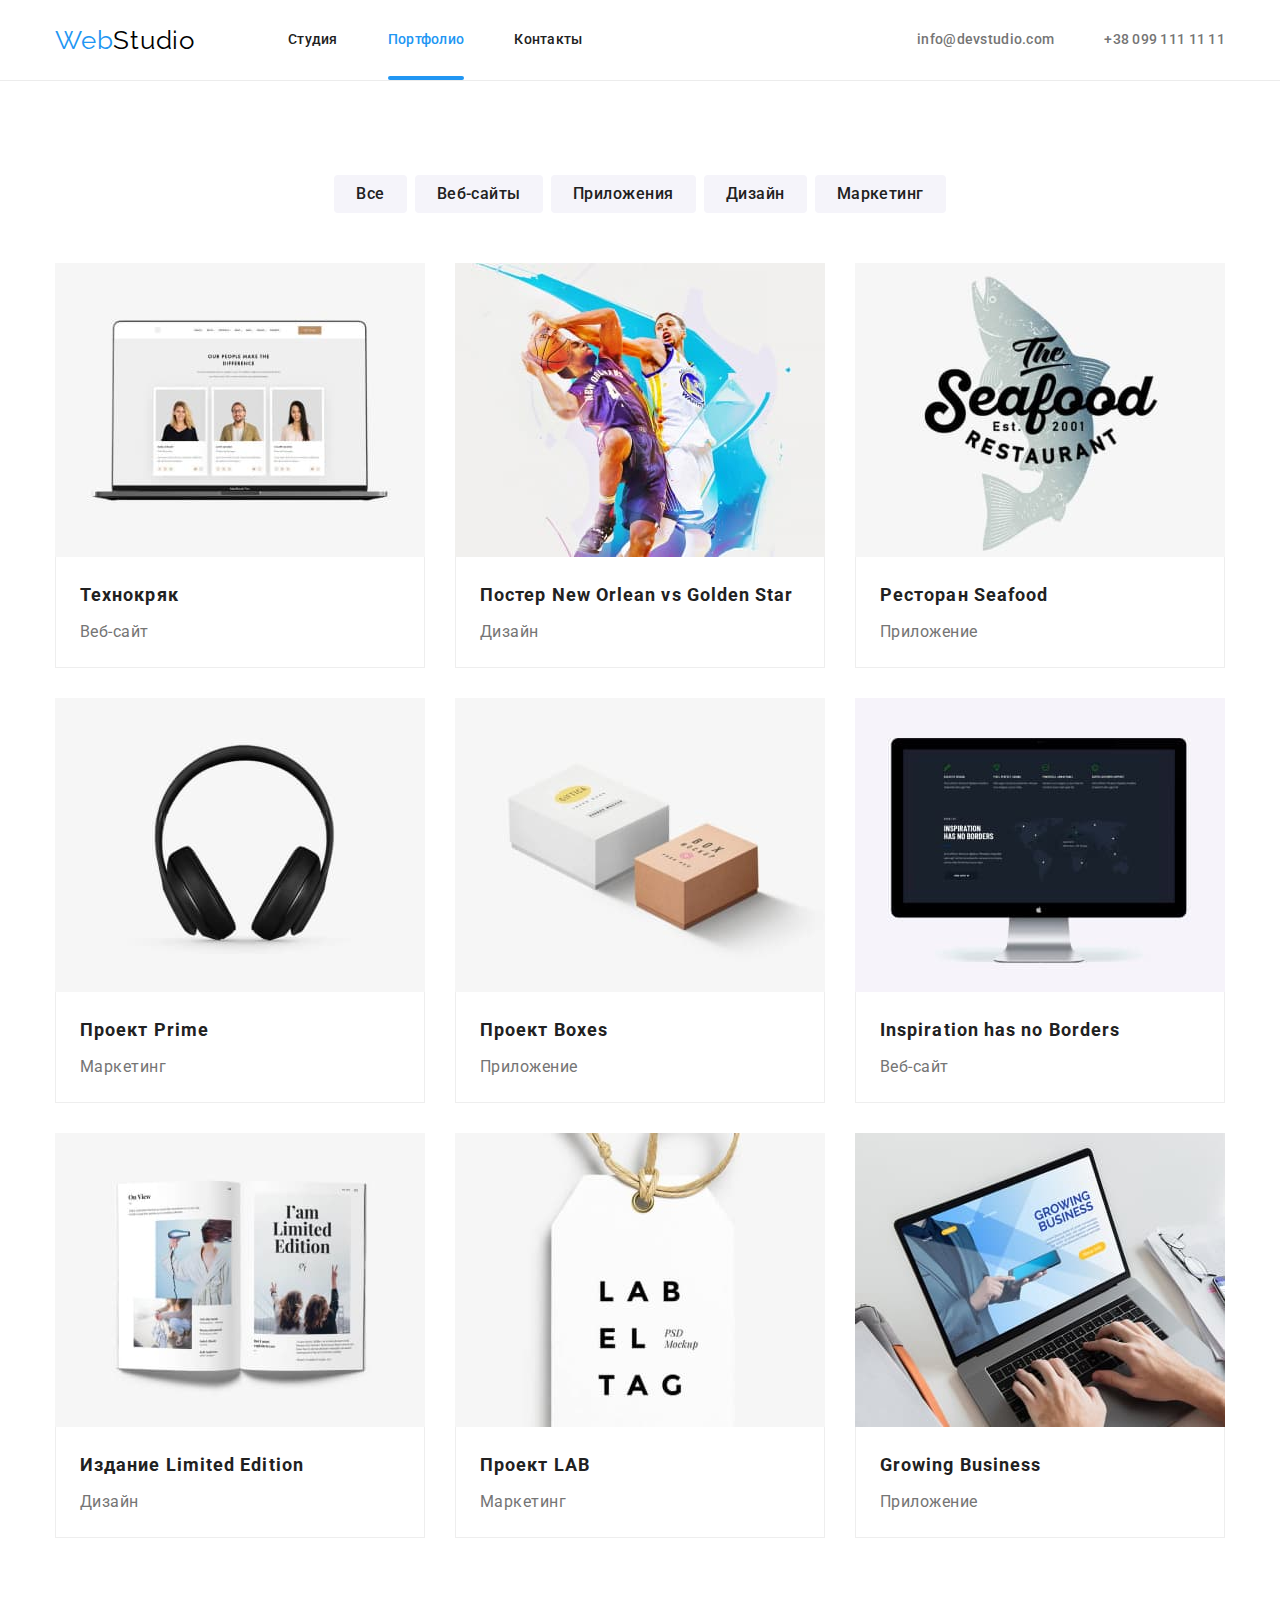
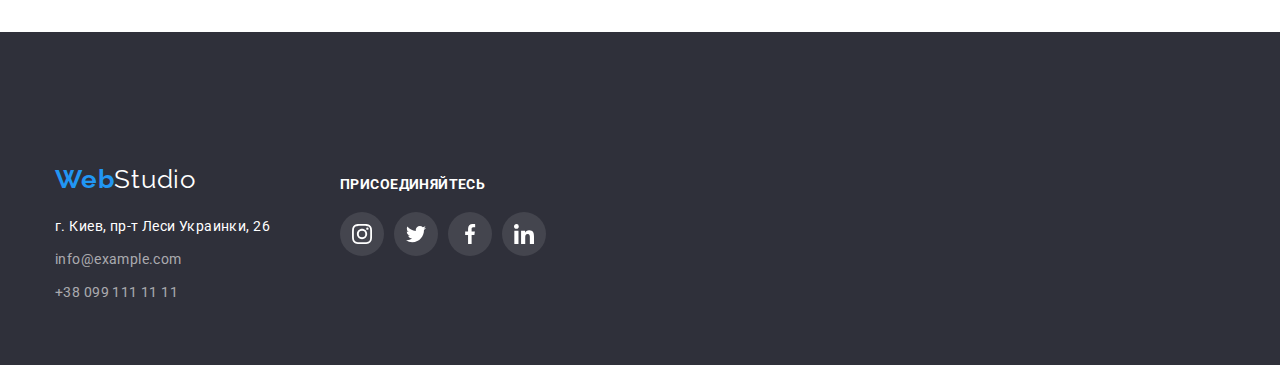
==== portfolio.html @ 18504373 "create form" ====
<!DOCTYPE html>
<html lang="ru">
  <head>
    <meta charset="UTF-8" />
    <meta http-equiv="X-UA-Compatible" content="IE=edge" />
    <meta name="viewport" content="width=device-width, initial-scale=1.0" />
    <title>Портфолио</title>
    <link rel="preconnect" href="https://fonts.googleapis.com" />
    <link rel="preconnect" href="https://fonts.gstatic.com" crossorigin />
    <link rel="preconnect" href="https://fonts.googleapis.com" />
    <link rel="preconnect" href="https://fonts.gstatic.com" crossorigin />
    <link
      href="https://fonts.googleapis.com/css2?family=Raleway:wght@700&family=Roboto:wght@400;500;700;900&display=swap"
      rel="stylesheet"
    />
    <link
      rel="stylesheet"
      href="https://cdnjs.cloudflare.com/ajax/libs/modern-normalize/1.1.0/modern-normalize.min.css"
    />
    <link
      rel="stylesheet"
      href="https://cdnjs.cloudflare.com/ajax/libs/modern-normalize/1.1.0/modern-normalize.min.css"
    />
    <link rel="stylesheet" href="./css/styles.css" />
  </head>
  <body>
    <header class="page-header">
      <div class="conteiner">
        <nav class="header-nav">
          <a href="./index.html" class="header-link"
            ><span class="logo-web link">Web</span><span class="logo-studio link">Studio</span></a
          >
          <ul class="site-nav">
            <li class="site-nav-list">
              <a href="./index.html" class="site-nav item">Студия</a>
            </li>
            <li class="site-nav-list">
              <a href="./portfolio.html" class="site-nav current item">Портфолио</a>
            </li>
            <li class="site-nav-list">
              <a href="" class="site-nav item">Контакты</a>
            </li>
          </ul>
        </nav>

        <div class="header-connect">
          <ul class="contacts">
            <li class="contacts-nav">
              <a href="mailto:info@devstudio.com" class="header-mail">info@devstudio.com</a>
            </li>
            <li class="contacts-nav">
              <a href="tel:+380991111111" class="header-tel">+38 099 111 11 11</a>
            </li>
          </ul>
        </div>
      </div>
    </header>

    <main class="filter">
      <section class="main-content">
        <div class="conteiner">
          <ul class="filter-list">
            <li class="filter-btn"><button type="button" class="filter-item">Все</button></li>
            <li class="filter-btn"><button type="button" class="filter-item">Веб-сайты</button></li>
            <li class="filter-btn">
              <button type="button" class="filter-item">Приложения</button>
            </li>
            <li class="filter-btn"><button type="button" class="filter-item">Дизайн</button></li>
            <li class="filter-btn"><button type="button" class="filter-item">Маркетинг</button></li>
          </ul>

          <!-- скрытый заголовок -->
          <h1 class="hidden">Наши работы</h1>
          <ul class="hero-list">
            <li class="hero-item">
              <a class="hero-link" href=""
                ><div class="hero-coverbox">
                  <img
                    class="card-image"
                    src="./images/project-1.jpg"
                    alt="Открытая страница на ноутбуке"
                    width="370"
                    height="294"
                  />
                  <p class="hero-covertext">
                    Ресурс предлагает комплексные предложения с разным уровнем функционала и
                    сервисов. Все это позволит посетителю получить исчерпывающие сведения о компании
                    или частном лице.
                  </p>
                </div>
                <div class="hero-border">
                  <h2 class="hero-title">Технокряк</h2>
                  <p class="hero-text">Веб-сайт</p>
                </div>
              </a>
            </li>
            <li class="hero-item">
              <a class="hero-link" href=""
                ><div class="hero-coverbox">
                  <img
                    class="card-image"
                    src="./images/project-2.jpg"
                    alt="Два баскетболиста"
                    width="370"
                    height="294"
                  />
                  <p class="hero-covertext">
                    Ресурс предлагает комплексные предложения с разным уровнем функционала и
                    сервисов. Все это позволит посетителю получить исчерпывающие сведения о компании
                    или частном лице.
                  </p>
                </div>
                <div class="hero-border">
                  <h2 lang="en" class="hero-title">Постер New Orlean vs Golden Star</h2>
                  <p class="hero-text">Дизайн</p>
                </div>
              </a>
            </li>
            <li class="hero-item">
              <a class="hero-link" href=""
                ><div class="hero-coverbox">
                  <img
                    class="card-image"
                    src="./images/project-3.jpg"
                    alt="Ресторан Seafood"
                    width="370"
                    height="294"
                  />
                  <p class="hero-covertext">
                    Ресурс предлагает комплексные предложения с разным уровнем функционала и
                    сервисов. Все это позволит посетителю получить исчерпывающие сведения о компании
                    или частном лице.
                  </p>
                </div>
                <div class="hero-border">
                  <h2 lang="en" class="hero-title">Ресторан Seafood</h2>
                  <p class="hero-text">Приложение</p>
                </div>
              </a>
            </li>
            <li class="hero-item">
              <a class="hero-link" href=""
                ><div class="hero-coverbox">
                  <img
                    class="card-image"
                    src="./images/project-4.jpg"
                    alt="Наушники"
                    width="370"
                    height="294"
                  />
                  <p class="hero-covertext">
                    Ресурс предлагает комплексные предложения с разным уровнем функционала и
                    сервисов. Все это позволит посетителю получить исчерпывающие сведения о компании
                    или частном лице.
                  </p>
                </div>
                <div class="hero-border">
                  <h2 lang="en" class="hero-title">Проект Prime</h2>
                  <p class="hero-text">Маркетинг</p>
                </div>
              </a>
            </li>
            <li class="hero-item">
              <a class="hero-link" href=""
                ><div class="hero-coverbox">
                  <img
                    class="card-image"
                    src="./images/project-5.jpg"
                    alt="Две коробки"
                    width="370"
                    height="294"
                  />
                  <p class="hero-covertext">
                    Ресурс предлагает комплексные предложения с разным уровнем функционала и
                    сервисов. Все это позволит посетителю получить исчерпывающие сведения о компании
                    или частном лице.
                  </p>
                </div>
                <div class="hero-border">
                  <h2 lang="en" class="hero-title">Проект Boxes</h2>
                  <p class="hero-text">Приложение</p>
                </div>
              </a>
            </li>
            <li class="hero-item">
              <a class="hero-link" href=""
                ><div class="hero-coverbox">
                  <img
                    class="card-image"
                    src="./images/project-6.jpg"
                    alt="Монитор компьютера"
                    width="370"
                    height="294"
                  />
                  <p class="hero-covertext">
                    Ресурс предлагает комплексные предложения с разным уровнем функционала и
                    сервисов. Все это позволит посетителю получить исчерпывающие сведения о компании
                    или частном лице.
                  </p>
                </div>
                <div class="hero-border">
                  <h2 lang="en" class="hero-title">Inspiration has no Borders</h2>
                  <p class="hero-text">Веб-сайт</p>
                </div>
              </a>
            </li>
            <li class="hero-item">
              <a class="hero-link" href=""
                ><div class="hero-coverbox">
                  <img
                    class="card-image"
                    src="./images/project-7.jpg"
                    alt="Открытая книга"
                    width="370"
                    height="294"
                  />
                  <p class="hero-covertext">
                    Ресурс предлагает комплексные предложения с разным уровнем функционала и
                    сервисов. Все это позволит посетителю получить исчерпывающие сведения о компании
                    или частном лице.
                  </p>
                </div>
                <div class="hero-border">
                  <h2 lang="en" class="hero-title">Издание Limited Edition</h2>
                  <p class="hero-text">Дизайн</p>
                </div>
              </a>
            </li>
            <li class="hero-item">
              <a class="hero-link" href=""
                ><div class="hero-coverbox">
                  <img
                    class="card-image"
                    src="./images/project-8.jpg"
                    alt="Ярлык"
                    width="370"
                    height="294"
                  />
                  <p class="hero-covertext">
                    Ресурс предлагает комплексные предложения с разным уровнем функционала и
                    сервисов. Все это позволит посетителю получить исчерпывающие сведения о компании
                    или частном лице.
                  </p>
                </div>
                <div class="hero-border">
                  <h2 lang="en" class="hero-title">Проект LAB</h2>
                  <p class="hero-text">Маркетинг</p>
                </div>
              </a>
            </li>
            <li class="hero-item">
              <a class="hero-link" href=""
                ><div class="hero-coverbox">
                  <img
                    class="card-image"
                    src="./images/project-9.jpg"
                    alt="Работа за ноутбуком"
                    width="370"
                    height="294"
                  />
                  <p class="hero-covertext">
                    Ресурс предлагает комплексные предложения с разным уровнем функционала и
                    сервисов. Все это позволит посетителю получить исчерпывающие сведения о компании
                    или частном лице.
                  </p>
                </div>
                <div class="hero-border">
                  <h2 lang="en" class="hero-title">Growing Business</h2>
                  <p class="hero-text">Приложение</p>
                </div>
              </a>
            </li>
          </ul>
        </div>
      </section>
    </main>

    <footer class="footer">
      <div class="conteiner">
        <div>
          <a href="index.html" class="footer-link"
            ><span class="footer-web link">Web</span
            ><span class="footer-studio link">Studio</span></a
          >
          <address class="footer-nav">
            <ul class="footer-list">
              <li class="footer-address-list">
                <a href="" class="footer-address">г. Киев, пр-т Леси Украинки, 26</a>
              </li>
              <li class="footer-mail-list">
                <a href="mailto:info@example.com" class="footer-mail">info@example.com</a>
              </li>
              <li class="footer-tel-list">
                <a href="tel:+380991111111" class="footer-tel">+38 099 111 11 11</a>
              </li>
            </ul>
          </address>
        </div>
        <div class="social-links">
          <h5 class="social-title">Присоединяйтесь</h5>
          <ul class="footer-soc-list">
            <li class="footer-soc-item">
              <a href="" class="footer-soc-link">
                <svg class="footer-soc-icon" width="20" height="20">
                  <use href="./images/icons.svg#icon-instagram-fr"></use>
                </svg>
              </a>
            </li>
            <li class="footer-soc-item">
              <a href="" class="footer-soc-link">
                <svg class="footer-soc-icon" width="20" height="20">
                  <use href="./images/icons.svg#icon-twitter-fr"></use>
                </svg>
              </a>
            </li>
            <li class="footer-soc-item">
              <a href="" class="footer-soc-link">
                <svg class="footer-soc-icon" width="20" height="20">
                  <use href="./images/icons.svg#icon-facebook-fr"></use>
                </svg>
              </a>
            </li>
            <li class="footer-soc-item">
              <a href="" class="footer-soc-link">
                <svg class="footer-soc-icon" width="20" height="20">
                  <use href="./images/icons.svg#icon-linkedin-fr"></use>
                </svg>
              </a>
            </li>
          </ul>
        </div>
      </div>
    </footer>
  </body>
</html>
---- css/styles.css ----
html {
  box-sizing: border-box;
}

*,
*::before,
*::after {
  box-sizing: inherit;
}

:root {
  --main-backgraund-color: #ffffff;
  --main-button-color: #212121;
  --main-focus-color: #2196f3;
  --main-text-color: #757575;
  --second-button-color: #ffffff;
  --second-text-color: #ffffff;
  --main-font: 'Roboto', sans-serif;
  --main-soc-color: #afb1b8;
  --second-soc-color: #ffffff;
  --main-cover-color: rgba(33, 150, 243, 0.9);
}

body {
  font-family: var(--main-font);
  color: var(--main-text-color);
  background-color: var(--main-backgraund-color);
}

ul {
  margin: 0;
  padding-left: 0;
}

p,
h1,
h2,
h3,
h4,
h5 {
  margin: 0;
}

.conteiner {
  width: 1200px;
  padding-left: 15px;
  padding-right: 15px;
  margin: auto;
}

.visually-hidden {
  position: absolute;
  white-space: nowrap;
  width: 1px;
  height: 1px;
  overflow: hidden;
  border: 0;
  padding: 0;
  clip: rect(0 0 0 0);
  clip-path: inset(50%);
  margin: -1px;
}

/* -----header----- */

.page-header .conteiner {
  display: flex;
  align-items: center;
}

.page-header {
  background-color: var(--main-backgraund-color);
  border-bottom: 1px solid #ececec;
}

.site-nav,
.contacts {
  display: flex;
}

.site-nav-list:not(:last-child) {
  margin-right: 50px;
}

.header-mail,
.header-tel {
  transition: color 250ms cubic-bezier(0.4, 0, 0.2, 1);
}

.contacts-nav:not(:first-child) {
  margin-left: 50px;
}

.header-nav {
  display: flex;
  align-items: center;
}

.header-connect {
  margin-left: auto;
}

.header-link {
  text-decoration: none;
  margin-right: 93px;
}

.logo-web {
  font-family: 'Raleway', sans-serif;
  font-size: 26px;
  line-height: 1.19;
  letter-spacing: 0.03em;
  color: var(--main-focus-color);
}

.logo-studio {
  font-family: 'Raleway', sans-serif;
  font-size: 26px;
  line-height: 1.19;
  letter-spacing: 0.03em;
  color: #000000;
}

.site-nav {
  font-weight: 500;
  font-size: 14px;
  line-height: 1.14;
  letter-spacing: 0.02em;
  color: var(--main-button-color);
  text-decoration: none;
  list-style-type: none;
  padding-left: 0;
}

.site-nav.item,
.header-mail,
.header-tel {
  padding: 32px 0;
}

.site-nav.item {
  transition: color 250ms cubic-bezier(0.4, 0, 0.2, 1);
}

.site-nav.current.item {
  color: var(--main-focus-color);
  transition: color 250ms cubic-bezier(0.4, 0, 0.2, 1);
}

.site-nav.current {
  position: relative;
  display: block;
  overflow: hidden;
}

.current::after {
  content: '';
  position: absolute;
  bottom: 0;
  display: block;
  width: 100%;
  height: 4px;
  background-color: var(--main-focus-color);
  border-radius: 2px;
}

.header-mail,
.header-tel {
  display: flex;
  align-items: center;
}

.header-mail,
.header-tel {
  font-weight: 500;
  font-size: 14px;
  line-height: 1.14;
  letter-spacing: 0.02em;
  color: var(--main-text-color);
  text-decoration: none;
}

.mail-soc-icon,
.tell-soc-icon {
  margin-right: 10px;
  fill: currentColor;
}

.contacts,
.hero-list {
  list-style-type: none;
  padding-left: 0;
}

.header-mail:hover,
.header-mail:focus,
.header-tel:hover,
.header-tel:focus,
.site-nav:hover,
.site-nav:focus,
.footer-address:hover,
.footer-mail:hover,
.footer-tel:hover {
  color: var(--main-focus-color);
}

/* -----main----- */

.studio-section {
  padding-top: 200px;
  padding-bottom: 200px;
  height: 600px;
  max-width: 1600px;
  background: #2f303a;
  background-image: linear-gradient(to right, rgba(47, 48, 58, 0.4), rgba(47, 48, 58, 0.4)),
    url(../images/img-overlay.jpg);
  margin-left: auto;
  margin-right: auto;
  background-position: center;
}

.studio-title {
  width: 696px;
  font-weight: 900;
  font-size: 44px;
  line-height: 1.36;
  letter-spacing: 0.06em;
  text-transform: uppercase;
  color: var(--second-text-color);
  padding-top: 0;
  text-align: center;
  margin: 0px auto 30px auto;
}

.studio-button {
  font-family: inherit;
  font-size: 16px;
  font-weight: 700;
  line-height: 1.88;
  letter-spacing: 0.06em;
  color: var(--second-button-color);
  background: var(--main-focus-color);
  border-color: var(--main-focus-color);
  box-shadow: 0px 4px 4px rgba(0, 0, 0, 0.15);
  cursor: pointer;
  display: block;
  border-radius: 4px;
  margin: auto;
  min-width: 200px;
  height: 50px;
}

.main-list,
.work-list,
.team-list,
.hero-list {
  list-style-type: none;
  margin: 0;
  padding-left: 0;
  display: flex;
}

.main-section {
  padding-top: 94px;
  padding-bottom: 94px;
}

img {
  display: block;
  max-width: 100%;
  height: auto;
}

.main-item + .main-item,
.work-item + .work-item,
.team-item + .team-item {
  margin-left: 30px;
}

.main-item::before {
  content: '';
  display: block;
  height: 120px;
  background: #f5f4fa;
  border-radius: 4px;
  margin-bottom: 30px;
  background-repeat: no-repeat;
  background-position: center;
}

.icon-antenna::before {
  background-image: url(../images/antenna.svg);
}

.icon-clock::before {
  background-image: url(../images/clock.svg);
}

.icon-diagram::before {
  background-image: url(../images/diagram.svg);
}

.icon-astronaut::before {
  background-image: url(../images/astronaut.svg);
}

.main-title {
  font-size: 14px;
  line-height: 1.14;
  letter-spacing: 0.03em;
  text-transform: uppercase;
  color: #212121;
  margin-bottom: 10px;
}

.main-text {
  font-weight: 400;
  font-size: 14px;
  line-height: 1.71;
  letter-spacing: 0.03em;
  color: var(--main-text-color);
  width: 270px;
}

.work-title,
.team-title {
  font-weight: 700;
  font-size: 36px;
  line-height: 1.17;
  letter-spacing: 0.03em;
  color: #212121;
  text-align: center;
  margin-bottom: 50px;
}

.work-section {
  padding-bottom: 94px;
}

.work-thumb {
  position: relative;
}

.work-text {
  position: absolute;
  bottom: 0;
  display: flex;
  align-items: center;
  justify-content: center;
  width: 100%;
  height: 70px;
  font-size: 14px;
  line-height: 1.14;
  font-weight: 700;
  text-align: center;
  letter-spacing: 0.03em;
  text-transform: uppercase;
  color: var(--second-text-color);
  background: rgba(47, 48, 58, 0.8);
}

.worker-list {
  padding-top: 30px;
  padding-bottom: 30px;
}

.team-section {
  background: #f5f4fa;
  padding-top: 94px;
  padding-bottom: 94px;
}

.team-item {
  width: 270px;
  text-align: center;
  background-color: var(--main-backgraund-color);
  box-shadow: 0px 1px 3px rgba(0, 0, 0, 0.12), 0px 1px 1px rgba(0, 0, 0, 0.14),
    0px 2px 1px rgba(0, 0, 0, 0.2);
  border-radius: 0px 0px 4px 4px;
  margin: 0;
}

.team-name {
  font-weight: 500;
  font-size: 16px;
  line-height: 1.19;
  letter-spacing: 0.03em;
  color: #212121;
  margin-bottom: 10px;
}

.team-role {
  font-weight: 400;
  font-size: 16px;
  line-height: 1.19;
  letter-spacing: 0.03em;
  color: var(--main-text-color);
  margin: 0;
  margin-bottom: 16px;
}

.filter-item {
  font-family: inherit;
  font-weight: 500;
  font-size: 16px;
  line-height: 1.62;
  letter-spacing: 0.03em;
  color: var(--main-button-color);
  cursor: pointer;
  background: #f5f4fa;
  border-radius: 4px;
  border: 0px;
  padding: 6px 22px;
}

.team-soc-list {
  display: flex;
  justify-content: center;
  list-style-type: none;
}

.team-soc-item {
  width: 44px;
  height: 44px;
  margin-left: 10px;
}

.team-soc-item:first-child {
  margin-left: 0;
}

.team-soc-link {
  display: flex;
  width: 100%;
  height: 100%;
  border-radius: 50%;
  align-items: center;
  justify-content: center;
  color: var(--main-soc-color);
  transition: color 250ms cubic-bezier(0.4, 0, 0.2, 1),
    background-color 250ms cubic-bezier(0.4, 0, 0.2, 1);
}

.team-soc-icon {
  fill: currentColor;
}

.team-soc-link:hover,
.team-soc-link:focus {
  background-color: #2196f3;
  color: var(--second-soc-color);
}

.filter-btn:not(:last-child) {
  margin-right: 8px;
}

.filter-item {
  transition: color 250ms cubic-bezier(0.4, 0, 0.2, 1),
    box-shadow 250ms cubic-bezier(0.4, 0, 0.2, 1),
    background-color 250ms cubic-bezier(0.4, 0, 0.2, 1);
}

.filter-item:hover,
.filter-item:focus {
  color: var(--second-button-color);
  background-color: var(--main-focus-color);
  box-shadow: 0px 3px 1px rgba(0, 0, 0, 0.1), 0px 1px 2px rgba(0, 0, 0, 0.08),
    0px 2px 2px rgba(0, 0, 0, 0.12);
}

.filter-list {
  display: flex;
  list-style-type: none;
  justify-content: center;
  margin-bottom: 50px;
}

.main-content {
  padding-top: 94px;
  padding-bottom: 94px;
}

.hidden {
  display: none;
}

.hero-list {
  flex-wrap: wrap;
}

.card-image {
  display: block;
}

.hero-title {
  font-weight: 700;
  font-size: 18px;
  line-height: 2;
  letter-spacing: 0.06em;
  color: var(--main-button-color);
  margin-bottom: 4px;
}

.hero-border {
  padding: 20px 24px;
  border-right: 1px solid #eeeeee;
  border-bottom: 1px solid #eeeeee;
  border-left: 1px solid #eeeeee;
}

.hero-item a {
  text-decoration: none;
  transition: box-shadow 250ms cubic-bezier(0.4, 0, 0.2, 1);
}

.hero-link:hover {
  display: block;
  box-shadow: 0px 1px 1px rgba(0, 0, 0, 0.12), 0px 4px 4px rgba(0, 0, 0, 0.06),
    1px 4px 6px rgba(0, 0, 0, 0.16);
}

.hero-item {
  background: var(--main-backgraund-color);
  width: 370px;
  margin-right: 30px;
  margin-bottom: 30px;
  list-style: none;
}

.hero-item:nth-child(3n) {
  margin-right: 0;
}

.hero-item:nth-last-child(-n + 3) {
  margin-bottom: 0;
}

.hero-link:hover .hero-covertext {
  transform: translateY(0);
}

.hero-coverbox {
  position: relative;
  overflow: hidden;
}

.hero-covertext {
  position: absolute;
  top: 0;
  transform: translateY(101%);
  transition: transform 250ms cubic-bezier(0.4, 0, 0.2, 1);
  padding: 63px 24px;
  height: 100%;
  font-weight: 400;
  font-size: 18px;
  line-height: 1.56;
  letter-spacing: 0.03em;
  color: var(--second-text-color);
  background: var(--main-cover-color);
}

.hero-text {
  font-size: 16px;
  line-height: 1.88;
  letter-spacing: 0.03em;
  color: var(--main-text-color);
}

.clients-section {
  background-color: var(--main-backgraund-color);
  padding-top: 94px;
  padding-bottom: 94px;
}

.clients-soc-list {
  display: flex;
  justify-content: center;
  list-style-type: none;
}

.clients-title {
  font-size: 36px;
  line-height: 42px;
  text-align: center;
  letter-spacing: 0.03em;
  color: var(--main-button-color);
  margin-bottom: 50px;
}

.clients-soc-item {
  width: 170px;
  height: 92px;
  margin-left: 30px;
}

.clients-soc-item:first-child {
  margin-left: 0;
}

.clients-soc-link {
  display: flex;
  width: 100%;
  height: 100%;
  border: 1px solid #afb1b8;
  border-radius: 4px;
  align-items: center;
  justify-content: center;
  color: var(--main-soc-color);
  transition: color 250ms cubic-bezier(0.4, 0, 0.2, 1),
    border-color 250ms cubic-bezier(0.4, 0, 0.2, 1);
}

.clients-soc-icon {
  fill: currentColor;
}

.clients-soc-link:hover,
.clients-soc-link:focus {
  border-color: var(--main-focus-color);
  color: var(--main-focus-color);
}

/* -----footer----- */

.footer {
  background-color: #2f303a;
  padding-top: 60px;
  padding-bottom: 60px;
}

.footer-link {
  display: block;
  text-decoration: none;
  margin-bottom: 20px;
}

.footer-web {
  font-family: 'Raleway', sans-serif;
  font-weight: 700;
  font-size: 26px;
  line-height: 1.19;
  letter-spacing: 0.03em;
  color: var(--main-focus-color);
}

.footer-studio {
  font-family: 'Raleway', sans-serif;
  font-size: 26px;
  line-height: 1.19;
  letter-spacing: 0.03em;
  color: var(--second-text-color);
}

.footer-address {
  font-size: 14px;
  line-height: 1.71;
  letter-spacing: 0.03em;
  color: var(--second-text-color);
  text-decoration: none;
  transition: color 250ms cubic-bezier(0.4, 0, 0.2, 1);
}

.footer-mail,
.footer-tel {
  font-size: 14px;
  line-height: 1.71;
  letter-spacing: 0.03em;
  color: rgba(255, 255, 255, 0.6);
  text-decoration: none;
  transition: color 250ms cubic-bezier(0.4, 0, 0.2, 1);
}

.footer-list {
  list-style-type: none;
  font-style: normal;
}

.footer-address-list,
.footer-mail-list {
  margin-bottom: 9px;
}

.social-title {
  font-size: 14px;
  line-height: 16px;
  letter-spacing: 0.03em;
  text-transform: uppercase;
  color: var(--second-text-color);
  margin: 0 0 20px 0;
}

.footer-soc-list {
  list-style-type: none;
  display: flex;
}

.footer-soc-item {
  width: 44px;
  height: 44px;
  margin-left: 10px;
}

.footer-soc-item:first-child {
  margin-left: 0;
}

.footer-soc-link {
  display: flex;
  width: 100%;
  height: 100%;
  border-radius: 50%;
  align-items: center;
  justify-content: center;
  background: rgba(255, 255, 255, 0.1);
  color: var(--second-soc-color);
  transition: background-color 250ms cubic-bezier(0.4, 0, 0.2, 1);
}

.footer-soc-icon {
  fill: currentColor;
}

.footer-soc-link:hover,
.footer-soc-link:focus {
  background-color: #2196f3;
}

.footer .conteiner {
  display: flex;
  margin-top: 72px;
}

.social-links {
  margin-top: 12px;
  margin-left: 70px;
}

.footer-subscription {
  margin-left: 93px;
}

.footer-wrap {
  display: flex;
}

.footer-label {
  display: flex;
  font-weight: 700;
  font-size: 14px;
  line-height: 1.14;
  letter-spacing: 0.03em;
  text-transform: uppercase;
  color: var(--second-text-color);
  margin-bottom: 20px;
}

.footer-input {
  display: flex;
  align-items: center;
  width: 358px;
  padding: 15px 0 15px 16px;
  border: 1px solid rgba(255, 255, 255, 0.3);
  filter: drop-shadow(0px 4px 4px rgba(0, 0, 0, 0.15));
  border-radius: 4px;
  background-color: transparent;
  margin-right: 12px;
}

.foter-input::placeholder {
  font-weight: 400;
  font-size: 16px;
  line-height: 1.25;
  letter-spacing: 0.03em;
  color: rgba(255, 255, 255, 0.6);
}

.footer-form-btn {
  width: 200px;
  height: 50px;
  background: var(--main-focus-color);
  box-shadow: 0px 4px 4px rgba(0, 0, 0, 0.15);
  border-radius: 4px;
  padding: 10px 0;
  cursor: pointer;
}

.btn-subscr {
  display: flex;
  justify-content: center;
  align-items: center;
  text-decoration: none;
  color: var(--second-button-color);
  font-size: 16px;
  line-height: 1.88;
  font-weight: 700;
  letter-spacing: 0.06em;
}

.footer-form-icon {
  margin-left: 10px;
  fill: var(--second-button-color);
}

/* ------modal------ */

.backdrop {
  position: fixed;
  top: 0;
  left: 0;
  transition: opacity 250ms cubic-bezier(0.4, 0, 0.2, 1),
    visibility 250ms cubic-bezier(0.4, 0, 0.2, 1);
  width: 100%;
  height: 100%;
  background-color: rgba(0, 0, 0, 0.2);
}

.backdrop.is-hidden .modal {
  transform: translate(-50%, -50%) scale(0.6);
  transition: transform 250ms cubic-bezier(0.4, 0, 0.2, 1);
}

.modal {
  position: absolute;
  top: 50%;
  left: 50%;
  transform: translate(-50%, -50%) scale(1);
  transition: transform 250ms cubic-bezier(0.4, 0, 0.2, 1);
  width: 528px;
  min-height: 581px;
  background-color: #ffffff;
  box-shadow: 0px 1px 3px rgba(0, 0, 0, 0.12), 0px 1px 1px rgba(0, 0, 0, 0.14),
    0px 2px 1px rgba(0, 0, 0, 0.2);
  border-radius: 4px;
  padding: 40px;
}

.modal-close {
  position: absolute;
  transition: fill 250ms cubic-bezier(0.4, 0, 0.2, 1),
    background-color 250ms cubic-bezier(0.4, 0, 0.2, 1);
  display: flex;
  align-items: center;
  justify-content: center;
  top: 8px;
  right: 8px;
  width: 30px;
  height: 30px;
  padding: 0;
  border: 1px solid rgba(0, 0, 0, 0.1);
  border-radius: 50%;
  cursor: pointer;
}

.modal-close:focus,
.modal-close:hover {
  fill: var(--main-focus-color);
  background-color: var(--second-button-color);
}

.is-hidden {
  opacity: 0;
  visibility: hidden;
  pointer-events: none;
}

.modal-title {
  font-weight: 700;
  font-size: 20px;
  line-height: 1.15;
  text-align: center;
  letter-spacing: 0.03em;
  color: #212121;
  margin-bottom: 30px;
}

.modal-field {
  margin-bottom: 30px;
}

.form-field {
  margin-bottom: 28px;
}

.form-field-text {
  margin-bottom: 20px;
}

.form-input {
  transition: border-color 250ms cubic-bezier(0.4, 0, 0.2, 1);
  height: 40px;
  width: 100%;
  border: 1px solid rgba(33, 33, 33, 0.2);
  border-radius: 4px;
  padding-left: 42px;
}

.form-input:focus,
.modal-text-area:focus {
  border-color: var(--main-focus-color);
  outline: transparent;
}

.form-input:focus + .form-icon {
  fill: var(--main-focus-color);
}

.form-label {
  display: block;
  font-weight: 400;
  margin-bottom: 4px;
  font-size: 12px;
  line-height: 1.17;
  letter-spacing: 0.01em;
  color: var(--main-text-color);
}

.modal-text-area {
  transition: border-color 250ms cubic-bezier(0.4, 0, 0.2, 1);
  width: 100%;
  height: 120px;
  padding: 12px 16px;
  resize: none;
  border: 1px solid rgba(33, 33, 33, 0.2);
  border-radius: 4px;
}

.modal-text-area::placeholder {
  font-weight: 400;
  font-size: 12px;
  line-height: 1.17;
  letter-spacing: 0.01em;
  color: rgba(117, 117, 117, 0.5);
}

.btn-form {
  display: flex;
  justify-content: center;
  align-items: center;
  width: 200px;
  margin: auto;
  padding: 10px 0;
  font-weight: 700;
  font-size: 16px;
  line-height: 1.88;
  letter-spacing: 0.06em;
  color: var(--second-button-color);
  background: var(--main-focus-color);
  box-shadow: 0px 4px 4px rgba(0, 0, 0, 0.15);
  border-radius: 4px;
  border-color: transparent;
  cursor: pointer;
}

.check-text {
  display: flex;
  align-items: center;
  justify-content: center;
  font-weight: 400;
  font-size: 14px;
  line-height: 1.71;
  letter-spacing: 0.03em;
  color: var(--main-text-color);
}

.check-text a {
  color: var(--main-focus-color);
}

.input-wrap {
  position: relative;
}

.form-icon {
  position: absolute;
  top: 50%;
  left: 0;
  transform: translateY(-50%);
  transition: fill 250ms cubic-bezier(0.4, 0, 0.2, 1);
  margin: 0 12px;
}

.check-text span {
  width: 16px;
  height: 15px;
  border: 2px solid var(--main-button-color);
  border-radius: 2px;
  margin-right: 5px;
  display: flex;
  align-items: center;
  justify-content: center;
}

.check-icon {
  fill: transparent;
  transition: background-color 250ms cubic-bezier(0.4, 0, 0.2, 1),
    fill 250ms cubic-bezier(0.4, 0, 0.2, 1);
}

.input-check:checked + .check-text span {
  background-color: var(--main-focus-color);
  border: none;
}

.input-check:checked + .check-text .check-icon {
  fill: var(--second-button-color);
}
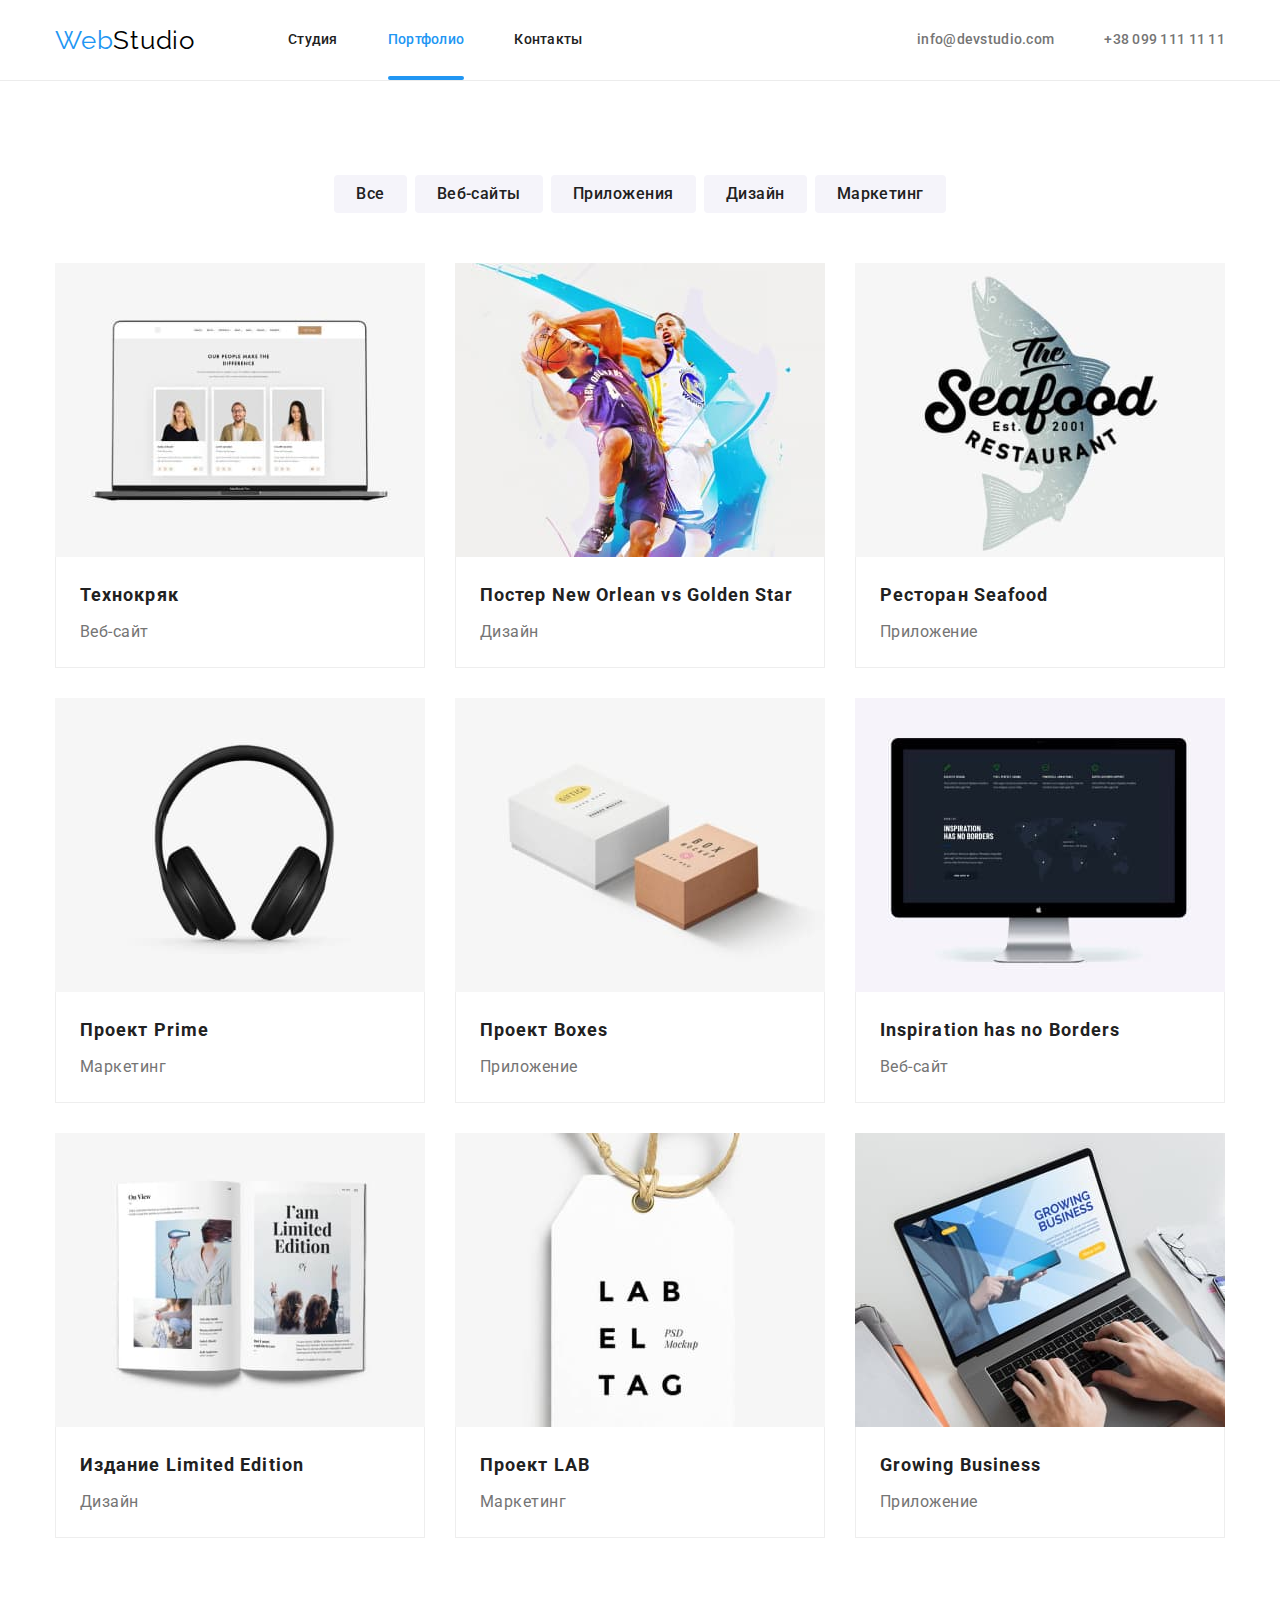
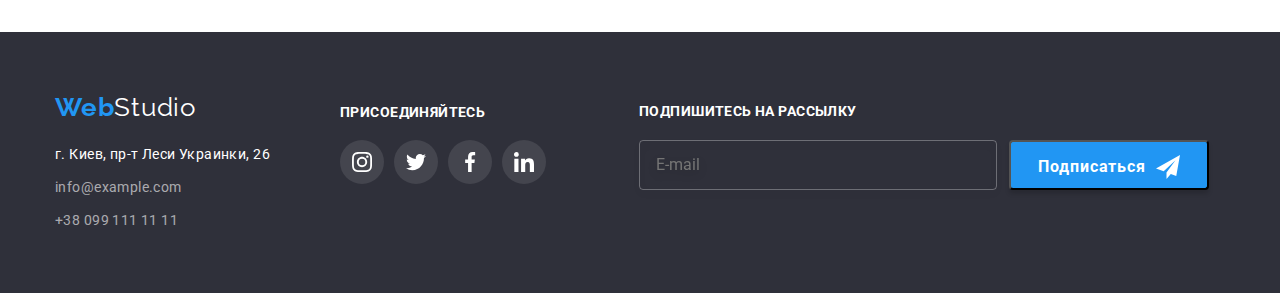
==== commit 82ea9a64: "update css code" ====
--- a/portfolio.html
+++ b/portfolio.html
@@ -329,6 +329,27 @@
             </li>
           </ul>
         </div>
+        <form class="footer-form">
+          <div class="footer-subscription">
+            <label class="footer-label" for="email-footer">Подпишитесь на рассылку</label>
+            <div class="footer-wrap">
+              <input
+                type="email"
+                class="footer-input"
+                name="email-footer"
+                id="email-footer"
+                placeholder="E-mail"
+              />
+              <button type="submit" class="footer-form-btn">
+                <a class="btn-subscr" href=""
+                  >Подписаться
+                  <svg class="footer-form-icon" width="24" height="24">
+                    <use href="./images/icons.svg#icon-twit"></use></svg
+                ></a>
+              </button>
+            </div>
+          </div>
+        </form>
       </div>
     </footer>
   </body>
--- a/css/styles.css
+++ b/css/styles.css
@@ -728,12 +728,15 @@
 
 .footer .conteiner {
   display: flex;
-  margin-top: 72px;
 }
 
 .social-links {
   margin-top: 12px;
   margin-left: 70px;
+}
+
+.footer-form {
+  margin-top: 12px;
 }
 
 .footer-subscription {
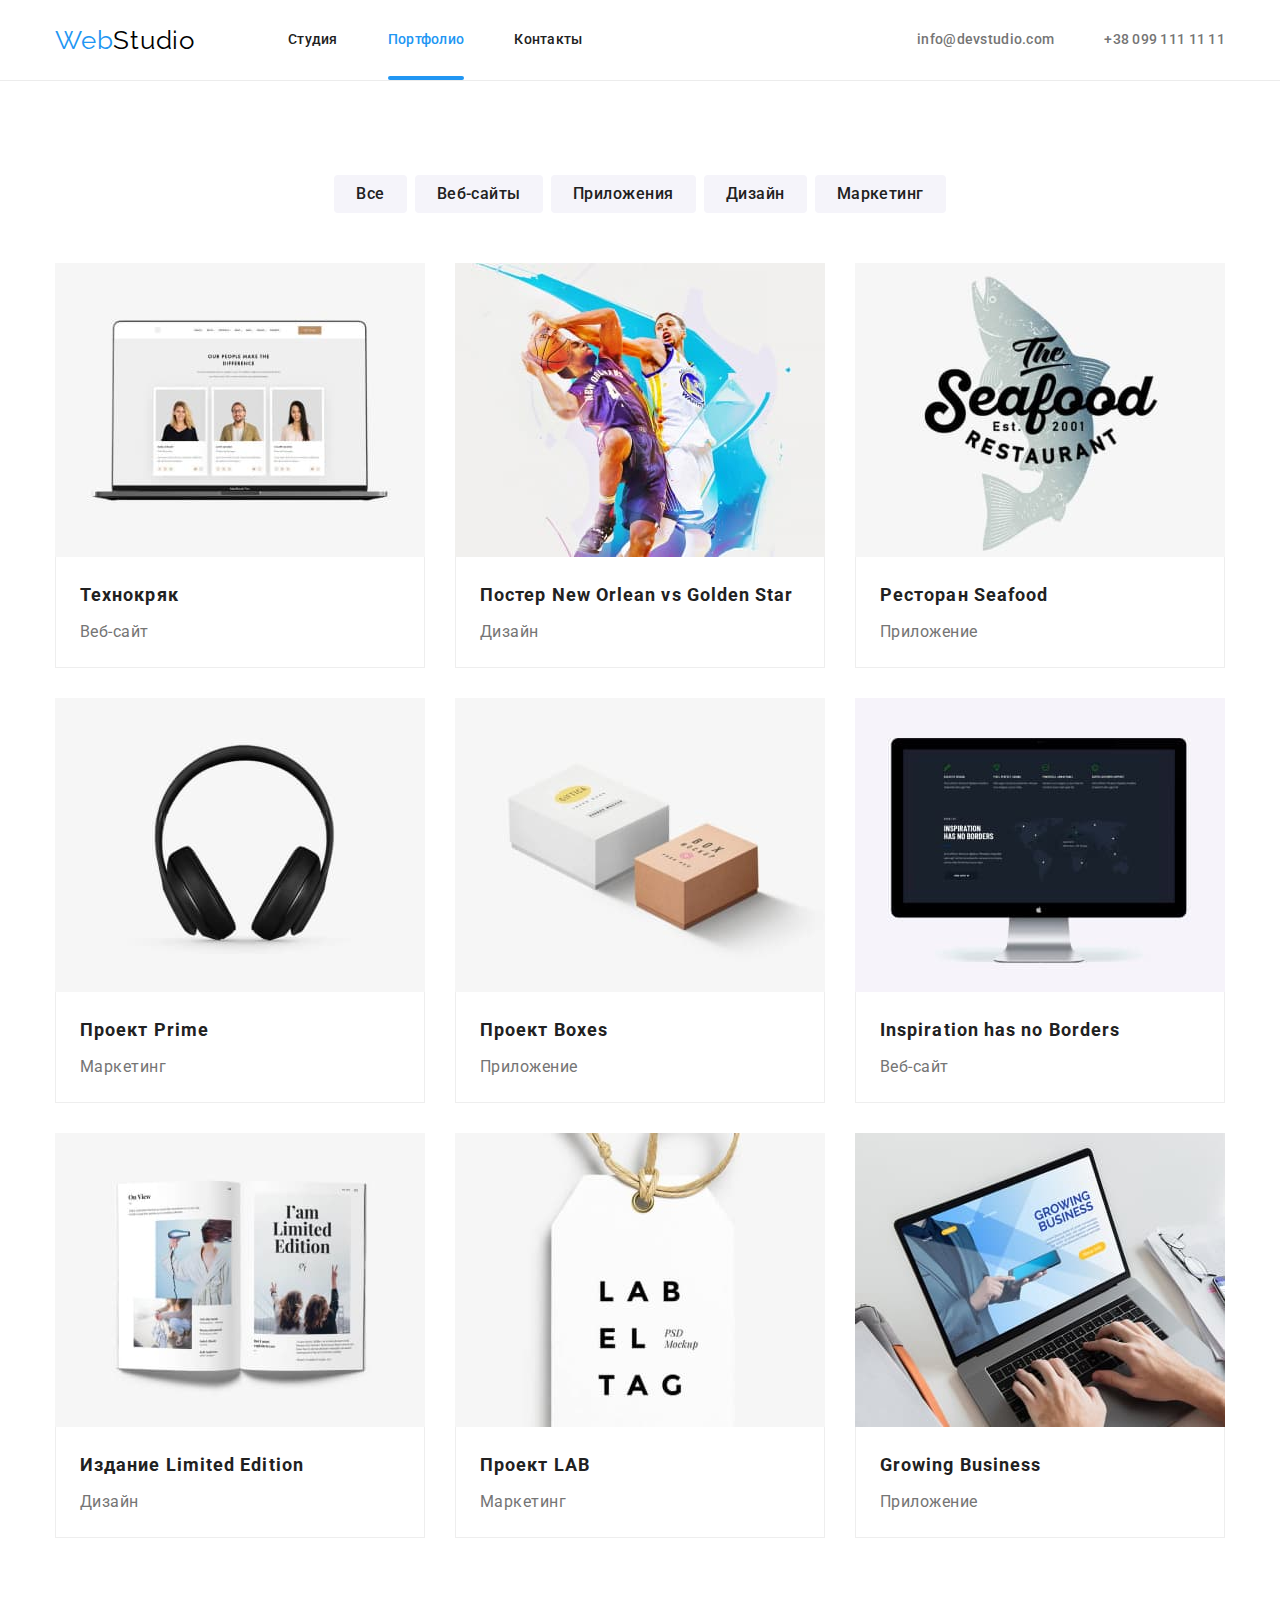
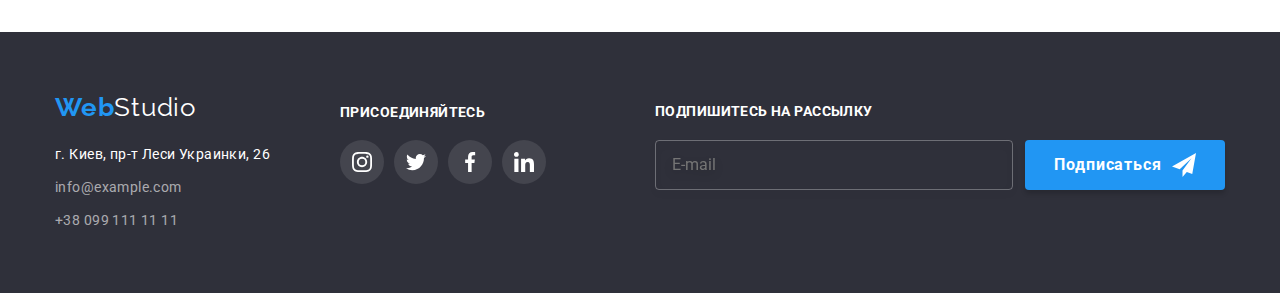
==== commit 9e684df2: "update css modal footer" ====
--- a/portfolio.html
+++ b/portfolio.html
@@ -330,24 +330,21 @@
           </ul>
         </div>
         <form class="footer-form">
-          <div class="footer-subscription">
-            <label class="footer-label" for="email-footer">Подпишитесь на рассылку</label>
-            <div class="footer-wrap">
-              <input
-                type="email"
-                class="footer-input"
-                name="email-footer"
-                id="email-footer"
-                placeholder="E-mail"
-              />
-              <button type="submit" class="footer-form-btn">
-                <a class="btn-subscr" href=""
-                  >Подписаться
-                  <svg class="footer-form-icon" width="24" height="24">
-                    <use href="./images/icons.svg#icon-twit"></use></svg
-                ></a>
-              </button>
-            </div>
+          <label class="footer-label" for="email-footer">Подпишитесь на рассылку</label>
+          <div class="footer-wrap">
+            <input
+              type="email"
+              class="footer-input"
+              name="email-footer"
+              id="email-footer"
+              placeholder="E-mail"
+            />
+            <button type="submit" class="footer-form-btn">
+              Подписаться
+              <svg class="footer-form-icon" width="24" height="24">
+                <use href="./images/icons.svg#icon-twit"></use>
+              </svg>
+            </button>
           </div>
         </form>
       </div>
--- a/css/styles.css
+++ b/css/styles.css
@@ -737,10 +737,7 @@
 
 .footer-form {
   margin-top: 12px;
-}
-
-.footer-subscription {
-  margin-left: 93px;
+  margin-left: auto;
 }
 
 .footer-wrap {
@@ -768,6 +765,7 @@
   border-radius: 4px;
   background-color: transparent;
   margin-right: 12px;
+  color: var(--second-text-color);
 }
 
 .foter-input::placeholder {
@@ -779,25 +777,22 @@
 }
 
 .footer-form-btn {
-  width: 200px;
-  height: 50px;
-  background: var(--main-focus-color);
-  box-shadow: 0px 4px 4px rgba(0, 0, 0, 0.15);
-  border-radius: 4px;
-  padding: 10px 0;
-  cursor: pointer;
-}
-
-.btn-subscr {
-  display: flex;
-  justify-content: center;
-  align-items: center;
-  text-decoration: none;
+  display: flex;
+  justify-content: center;
+  align-items: center;
   color: var(--second-button-color);
   font-size: 16px;
   line-height: 1.88;
   font-weight: 700;
   letter-spacing: 0.06em;
+  width: 200px;
+  height: 50px;
+  background: var(--main-focus-color);
+  box-shadow: 0px 4px 4px rgba(0, 0, 0, 0.15);
+  border: transparent;
+  border-radius: 4px;
+  padding: 10px 0;
+  cursor: pointer;
 }
 
 .footer-form-icon {
@@ -830,7 +825,7 @@
   transform: translate(-50%, -50%) scale(1);
   transition: transform 250ms cubic-bezier(0.4, 0, 0.2, 1);
   width: 528px;
-  min-height: 581px;
+  height: 581px;
   background-color: #ffffff;
   box-shadow: 0px 1px 3px rgba(0, 0, 0, 0.12), 0px 1px 1px rgba(0, 0, 0, 0.14),
     0px 2px 1px rgba(0, 0, 0, 0.2);
@@ -874,7 +869,7 @@
   text-align: center;
   letter-spacing: 0.03em;
   color: #212121;
-  margin-bottom: 30px;
+  margin-bottom: 12px;
 }
 
 .modal-field {
@@ -882,7 +877,7 @@
 }
 
 .form-field {
-  margin-bottom: 28px;
+  margin-bottom: 10px;
 }
 
 .form-field-text {
@@ -919,6 +914,7 @@
 }
 
 .modal-text-area {
+  display: block;
   transition: border-color 250ms cubic-bezier(0.4, 0, 0.2, 1);
   width: 100%;
   height: 120px;
@@ -942,7 +938,7 @@
   align-items: center;
   width: 200px;
   margin: auto;
-  padding: 10px 0;
+  padding: 8px 0;
   font-weight: 700;
   font-size: 16px;
   line-height: 1.88;
